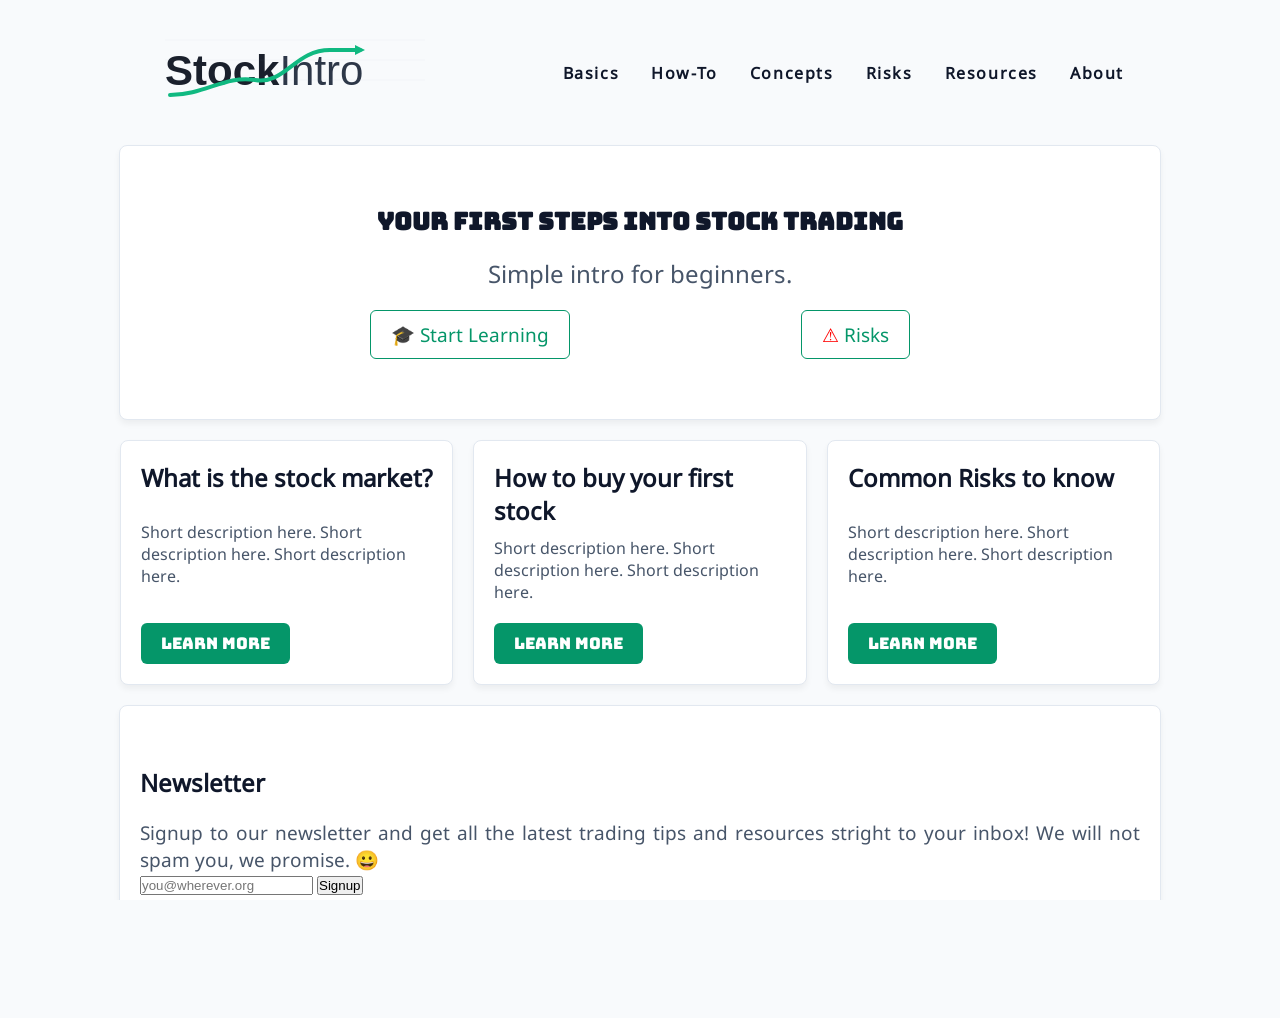
==== index.html @ 41132e2c "add meta to each page" ====
<!doctype html>
<!--
    Purpose: An introduction to stock market trading, intended for people who are interested in stock market trading and want an initial introduction.
    Started: 11th March 2026
 -->
<html lang="en-us">
    <head>
        <meta charset="UTF-8" />
        <meta name="viewport" content="width=device-width, initial-scale=1.0" />
        <meta name="description" content="Learn how to do stock trading from the basic concepts to making your first trade." />
        <meta name="keywords" content="stock trading,intro to stock trading,risks,newsletter,learn" />
        <title>StockInto - Home</title>
        <link rel="preload" href="fonts/NotoSans-Regular.woff2" as="font" type="font/woff2" crossorigin />
        <link rel="preload" href="fonts/Bungee-Regular.woff2" as="font" type="font/woff2" crossorigin />
        <link rel="stylesheet" href="css/style.css" />
    </head>
    <body>
        <!-- Header Section -->
        <header>
            <a href="index.html"><img src="images/logo.svg" id="logo" alt="StockIntro" /></a>
            <nav>
                <!-- Navigation Section -->
                <ul>
                    <li><a href="basics.html">Basics</a></li>
                    <li><a href="how-to.html">How-To</a></li>
                    <li><a href="concepts.html">Concepts</a></li>
                    <li><a href="risks.html">Risks</a></li>
                    <li><a href="resources.html">Resources</a></li>
                    <li><a href="about.html">About</a></li>
                </ul>
            </nav>
        </header>
        <main>
            <section id="hero">
                <h1>Your first steps into stock trading</h1>
                <p>Simple intro for beginners.</p>
                <div id="hero-links">
                    <a href="basics.html">&#127891; Start Learning</a>
                    <a href="risks.html" id="hero-risk-btn"
                        ><span style="color: red">&#9888;</span> Risks</a
                    >
                </div>
            </section>
            <section class="teasers">
                <ul>
                    <li>
                        <h2>What is the stock market?</h2>
                        <p>
                            Short description here. Short description here.
                            Short description here.
                        </p>
                        <a href="basics.html">Learn More</a>
                    </li>
                    <li>
                        <h2>How to buy your first stock</h2>
                        <p>
                            Short description here. Short description here.
                            Short description here.
                        </p>
                        <a href="how-to.html">Learn More</a>
                    </li>
                    <li>
                        <h2>Common Risks to know</h2>
                        <p>
                            Short description here. Short description here.
                            Short description here.
                        </p>
                        <a href="risks.html">Learn More</a>
                    </li>
                </ul>
            </section>
            <section class="content">
                <h2>Newsletter</h2>
                <p>Signup to our newsletter and get all the latest trading tips and resources stright to your inbox! We will not spam you, we promise. &#128512;</p>
                <form action="newsletter-thanks.html" method="GET">
                    <input type="email" name="email" placeholder="you@wherever.org">
                    <input type="submit" value="Signup">
                </form>
            </section>
        </main>
        <footer>
            <p>&copy;2026 StockIntro. All Rights Reserved.</p>
            <ul>
                <li><a href="privacy.html">Privacy</a></li>
                <li><a href="terms.html">Terms</a></li>
                <li><a href="#">[Facebook]</a></li>
                <li><a href="#">[Twitter/X]</a></li>
            </ul>
        </footer>
    </body>
</html>
---- css/style.css ----
/*
    Remove all default padding
*/
* {
    padding: 0;
    margin: 0;
}

:root {
    /* Theme Colours */
    --bg-color: #f8fafc;
    --card-bg: #ffffff;
    --text-primary: #0f172a;
    --text-secondary: #475569;
    --accent-primary: #059669; /* Emerald Green */
    --accent-secondary: #1d4ed8; /* Strong Blue */
    --border-color: #e2e8f0;

    /* Container Sizes */
    --ct-max-width: 1000px;
    --ct-padding: 20px;
    --ct-max-width-without-padding: calc(
        var(--ct-max-width) + var(--ct-padding) * 2
    ); /* add the left & right padding */
}

@font-face {
    font-family: "Noto Sans";
    src:
        url("../fonts/NotoSans-Regular.woff2") format("woff2"),
        url("../fonts/NotoSans-Regular.woff") format("woff");
    font-weight: normal;
    font-style: normal;
    font-display: swap;
}

@font-face {
    font-family: "Bungee";
    src:
        url("../fonts/Bungee-Regular.woff2") format("woff2"),
        url("../fonts/Bungee-Regular.woff") format("woff");
    font-weight: normal;
    font-style: normal;
    font-display: swap;
}

html,
body {
    height: 100vh; /* Use viewport height */
    overflow: auto; /* Prevents scrollbars initially, also prevents overscrolling on MacOS (shows white background) */
    box-sizing: border-box;
}

body {
    font-family: "Noto Sans", sans-serif;
    font-size: 16px;
    background: var(--bg-color);
    color: var(--text-primary);
    height: 100%;
}

header,
main > section,
footer {
    max-width: var(--ct-max-width);
    margin: auto;
    padding: var(--ct-padding);
}

header {
    display: flex;
    justify-content: space-between;
    align-items: center;
}

#logo {
    margin: 0 0 0 5px;
}

nav ul {
    display: flex;
    list-style-type: none;
}

nav li {
    display: block;
    padding: 1em;
}

nav a {
    color: var(--text-primary);
    font-weight: bold;
    text-decoration: none;
    letter-spacing: 0.1em;
}

nav a:hover {
    color: var(--accent-secondary);
}

/*
    On smaller screens, move the logo above on it's own line
*/
@media screen and (min-width: 390px) and (max-width: 767px) {
    header > nav {
        flex-direction: column;
    }
}

#hero {
    text-align: center;
    padding: 60px var(--ct-padding);
    border: 1px solid var(--border-color);
    border-radius: 8px;
    background: var(--card-bg);
    box-shadow: 0 4px 6px rgba(0, 0, 0, 0.05);
}

#hero p {
    margin-top: var(--ct-padding);
    font-size: 1.5em;
    color: var(--text-secondary);
}

#hero-links {
    margin-top: var(--ct-padding);
    display: flex;
    justify-content: space-evenly;
}

#hero-links a {
    text-decoration: none;
    color: var(--accent-primary);
    border: 1px solid var(--accent-primary);
    border-radius: 6px;
    padding: 10px 20px;
    font-size: 1.2em;
    transition: all 0.2s ease;
}

#hero-links a:hover {
    background-color: var(--accent-primary);
    color: #ffffff;
}

#hero-risk-btn {
    color: red;
    border-color: orange;
}
#hero-risk-btn:hover {
    background-color: pink !important;
    color: #000 !important;
    border-color: red !important;
}
#hero-risk-btn:hover span {
    color: #000 !important;
}

/*
 * Using class for content, because we can have multiple generic blocks of content
 */
.content {
    text-align: justify;
    padding: 60px var(--ct-padding);
    border: 1px solid var(--border-color);
    border-radius: 8px;
    background: var(--card-bg);
    box-shadow: 0 4px 6px rgba(0, 0, 0, 0.05);
}

.content p {
    margin-top: var(--ct-padding);
    font-size: 1.2em;
    color: var(--text-secondary);
}

.content-spacer {
    height: var(--ct-padding / 2);
}

h1 {
    font-family: "Bungee", sans-serif;
}

.teasers {
    padding: 0;
    max-width: var(--ct-max-width-without-padding);
    margin: var(--ct-padding) auto;
}

.teasers ul {
    display: flex;
    list-style: none;
    justify-content: space-between;
    gap: 20px;
}

.teasers li {
    border: 1px solid var(--border-color);
    border-radius: 8px;
    padding: var(--ct-padding);
    background: var(--card-bg);
    box-shadow: 0 4px 6px rgba(0, 0, 0, 0.05);
    flex: 1;
    display: flex;
    flex-direction: column;
    justify-content: space-between; /* ensures button pushes to bottom */
}

.teasers h2 {
    text-align: left;
}

.teasers p {
    text-align: left;
    color: var(--text-secondary);
    margin: 10px 0 20px 0;
}

.teasers a {
    display: inline-block;
    align-self: flex-start;
    font-family: "Bungee", sans-serif;
    text-decoration: none;
    color: #ffffff;
    padding: 10px 20px;
    border: none;
    border-radius: 6px;
    background: var(--accent-primary);
    transition: background-color 0.2s;
}

.teasers a:hover {
    background: lightslategray;
}

footer {
    display: flex;
    justify-content: space-evenly;
}

footer ul {
    display: flex;
    list-style: none;
}

footer li {
    margin: 0 10px;
}

footer p,
footer a {
    color: var(--text-secondary);
}

footer a {
    text-decoration: none;
}

footer a:hover {
    color: var(--text-primary);
    text-decoration: underline;
}
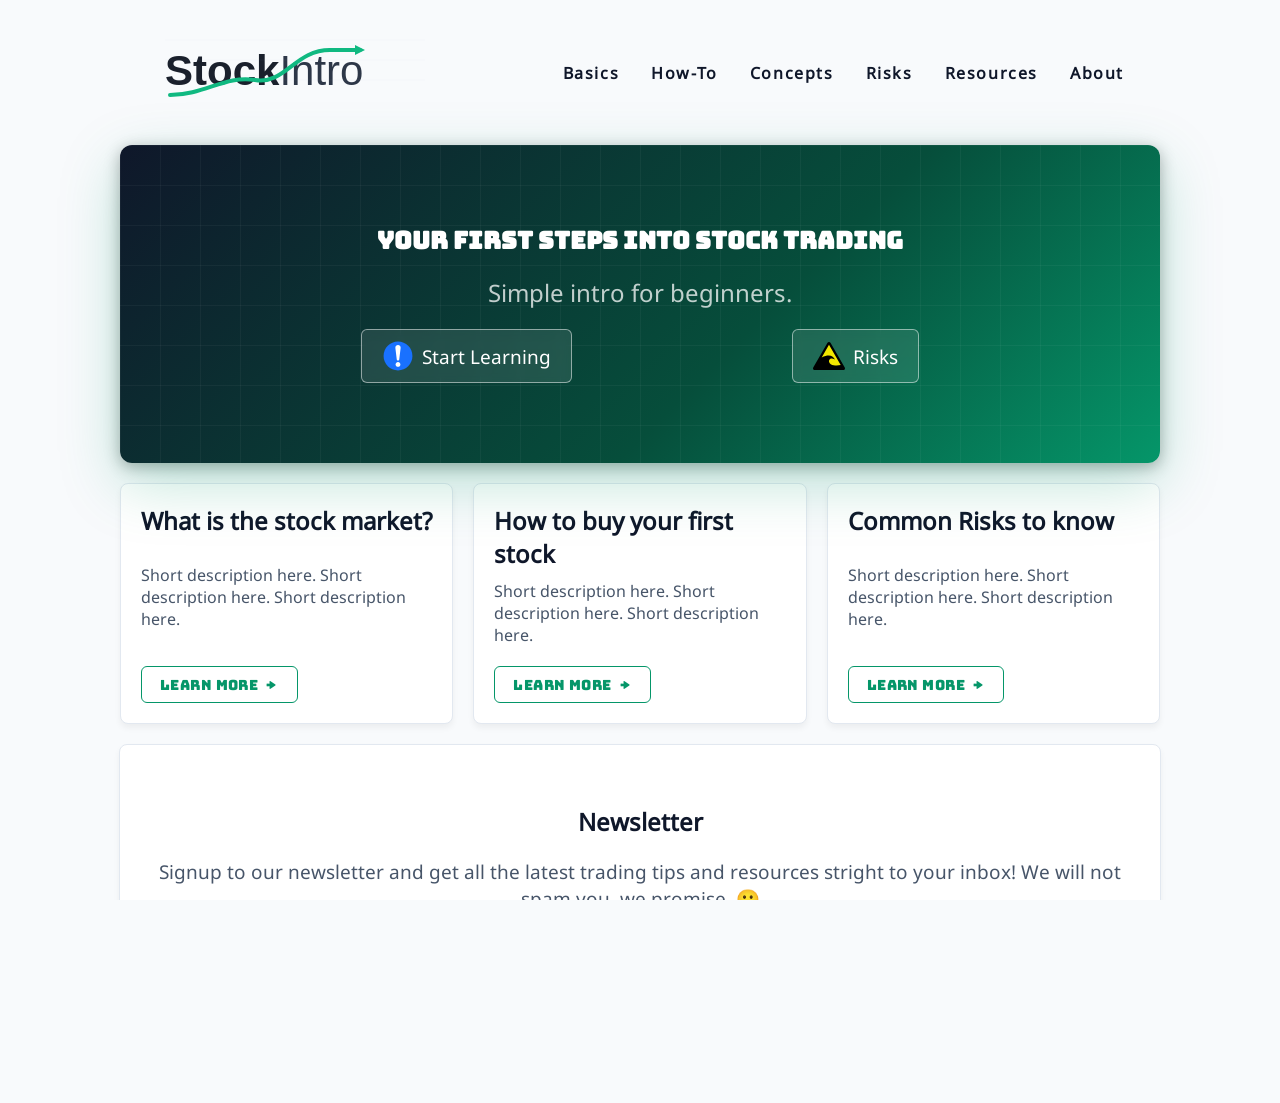
==== commit 5c5f2697: "add grid background to index hero wrap columns to single row on smaller screens style newsletter are" ====
--- a/index.html
+++ b/index.html
@@ -13,11 +13,13 @@
         <link rel="preload" href="fonts/NotoSans-Regular.woff2" as="font" type="font/woff2" crossorigin />
         <link rel="preload" href="fonts/Bungee-Regular.woff2" as="font" type="font/woff2" crossorigin />
         <link rel="stylesheet" href="css/style.css" />
+        <script src="js/site.js"></script>
     </head>
     <body>
         <!-- Header Section -->
         <header>
             <a href="index.html"><img src="images/logo.svg" id="logo" alt="StockIntro" /></a>
+            <section id="navfocus" onClick="toggleNavMenu()"><!-- Shows a gray background when small menu is toggled to focus the nav menu --></section>
             <nav>
                 <!-- Navigation Section -->
                 <ul>
@@ -29,16 +31,15 @@
                     <li><a href="about.html">About</a></li>
                 </ul>
             </nav>
+            <span id="hamburger" onClick="toggleNavMenu()">&#8801;</span>
         </header>
         <main>
             <section id="hero">
                 <h1>Your first steps into stock trading</h1>
                 <p>Simple intro for beginners.</p>
                 <div id="hero-links">
-                    <a href="basics.html">&#127891; Start Learning</a>
-                    <a href="risks.html" id="hero-risk-btn"
-                        ><span style="color: red">&#9888;</span> Risks</a
-                    >
+                    <a href="basics.html"><img src="images/icons/general-mandatory-svgrepo-com.svg" class="icon-32"> Start Learning</a>
+                    <a href="risks.html" id="hero-risk-btn"><img src="images/icons/warning-tsunami-hazard-zone-svgrepo-com.svg" class="icon-32"> <span>Risks</span></a>
                 </div>
             </section>
             <section class="teasers">
@@ -69,7 +70,7 @@
                     </li>
                 </ul>
             </section>
-            <section class="content">
+            <section class="content" id="newsletter">
                 <h2>Newsletter</h2>
                 <p>Signup to our newsletter and get all the latest trading tips and resources stright to your inbox! We will not spam you, we promise. &#128512;</p>
                 <form action="newsletter-thanks.html" method="GET">
--- a/css/style.css
+++ b/css/style.css
@@ -98,48 +98,112 @@
     color: var(--accent-secondary);
 }
 
+#navfocus {
+    position: absolute;
+    top: 0;
+    left: 0;
+    width: 100%;
+    height: 100%;
+    background: #000;
+    opacity: 0.25;
+    display: none;
+    cursor: pointer;
+}
+
+#hamburger {
+    display: none;
+    cursor: pointer;
+    font-size: 3em;
+}
+
 /*
     On smaller screens, move the logo above on it's own line
 */
-@media screen and (min-width: 390px) and (max-width: 767px) {
-    header > nav {
+@media screen and (max-width: 950px) {
+    header > nav ul {
+        display: none;
+        position: absolute;
+        top: 50%;
+        left: 50%;
+        transform: translateY(-50%) translateX(-50%); /* fix the positioning to account for own dimentions */
+        flex-direction: column;
+        background: white;
+        min-width: 200px;
+        border: 1px solid #000;
+    }
+    #hamburger {
+        display: inline-block;
+    }
+
+    /* make the columns wrap to a single row */
+    .teasers ul {
         flex-direction: column;
     }
 }
 
 #hero {
     text-align: center;
-    padding: 60px var(--ct-padding);
-    border: 1px solid var(--border-color);
-    border-radius: 8px;
-    background: var(--card-bg);
-    box-shadow: 0 4px 6px rgba(0, 0, 0, 0.05);
+    padding: 80px var(--ct-padding);
+    border-radius: 12px;
+    background: linear-gradient(135deg, #0f172a 0%, #064e3b 60%, #059669 100%);
+    box-shadow:
+        0 20px 60px rgba(5, 150, 105, 0.25),
+        0 4px 16px rgba(0, 0, 0, 0.3);
+    position: relative;
+    overflow: hidden;
+}
+
+/* Subtle grid pattern overlay */
+#hero::before {
+    content: "";
+    position: absolute;
+    inset: 0;
+    background-image:
+        linear-gradient(rgba(255, 255, 255, 0.04) 1px, transparent 1px),
+        linear-gradient(90deg, rgba(255, 255, 255, 0.04) 1px, transparent 1px);
+    background-size: 40px 40px;
+    pointer-events: none;
+}
+
+#hero h1 {
+    color: #ffffff;
+    position: relative;
 }
 
 #hero p {
     margin-top: var(--ct-padding);
     font-size: 1.5em;
-    color: var(--text-secondary);
+    color: rgba(255, 255, 255, 0.75);
+    position: relative;
 }
 
 #hero-links {
     margin-top: var(--ct-padding);
     display: flex;
     justify-content: space-evenly;
+    position: relative;
 }
 
 #hero-links a {
     text-decoration: none;
-    color: var(--accent-primary);
-    border: 1px solid var(--accent-primary);
+    color: #ffffff;
+    border: 1px solid rgba(255, 255, 255, 0.5);
     border-radius: 6px;
     padding: 10px 20px;
     font-size: 1.2em;
     transition: all 0.2s ease;
+    backdrop-filter: blur(4px);
+    background: rgba(255, 255, 255, 0.1);
+
+    /* align icon */
+    display: inline-flex;
+    align-items: center;
+    gap: 8px;
 }
 
 #hero-links a:hover {
-    background-color: var(--accent-primary);
+    background-color: rgba(255, 255, 255, 0.25);
+    border-color: #ffffff;
     color: #ffffff;
 }
 
@@ -154,6 +218,11 @@
 }
 #hero-risk-btn:hover span {
     color: #000 !important;
+}
+
+.icon-32 {
+    width: 32px;
+    height: 32px;
 }
 
 /*
@@ -178,6 +247,52 @@
     height: var(--ct-padding / 2);
 }
 
+#newsletter {
+    text-align: center;
+}
+
+#newsletter form {
+    display: flex;
+    justify-content: center;
+    gap: 10px;
+    margin-top: var(--ct-padding);
+    flex-wrap: wrap;
+}
+
+#newsletter input[type="email"] {
+    flex: 1;
+    max-width: 360px;
+    padding: 12px 16px;
+    border: 1.5px solid var(--border-color);
+    border-radius: 6px;
+    font-size: 1em;
+    font-family: inherit;
+    background: var(--bg-color);
+    color: var(--text-primary);
+    transition: border-color 0.2s;
+    outline: none;
+}
+
+#newsletter input[type="email"]:focus {
+    border-color: var(--accent-primary);
+}
+
+#newsletter input[type="submit"] {
+    padding: 12px 28px;
+    border: none;
+    border-radius: 6px;
+    background: var(--accent-primary);
+    color: #ffffff;
+    font-family: "Bungee", sans-serif;
+    font-size: 1em;
+    cursor: pointer;
+    transition: background 0.2s;
+}
+
+#newsletter input[type="submit"]:hover {
+    background: #047857;
+}
+
 h1 {
     font-family: "Bungee", sans-serif;
 }
@@ -218,20 +333,34 @@
 }
 
 .teasers a {
-    display: inline-block;
+    display: inline-flex;
+    align-items: center;
+    gap: 6px;
     align-self: flex-start;
     font-family: "Bungee", sans-serif;
     text-decoration: none;
-    color: #ffffff;
-    padding: 10px 20px;
-    border: none;
+    color: var(--accent-primary);
+    padding: 8px 18px;
+    border: 1.5px solid var(--accent-primary);
     border-radius: 6px;
+    background: transparent;
+    font-size: 0.9em;
+    letter-spacing: 0.03em;
+    transition: all 0.2s ease;
+}
+
+.teasers a::after {
+    content: "→";
+    transition: transform 0.2s ease;
+}
+
+.teasers a:hover {
     background: var(--accent-primary);
-    transition: background-color 0.2s;
-}
-
-.teasers a:hover {
-    background: lightslategray;
+    color: #ffffff;
+}
+
+.teasers a:hover::after {
+    transform: translateX(4px);
 }
 
 footer {
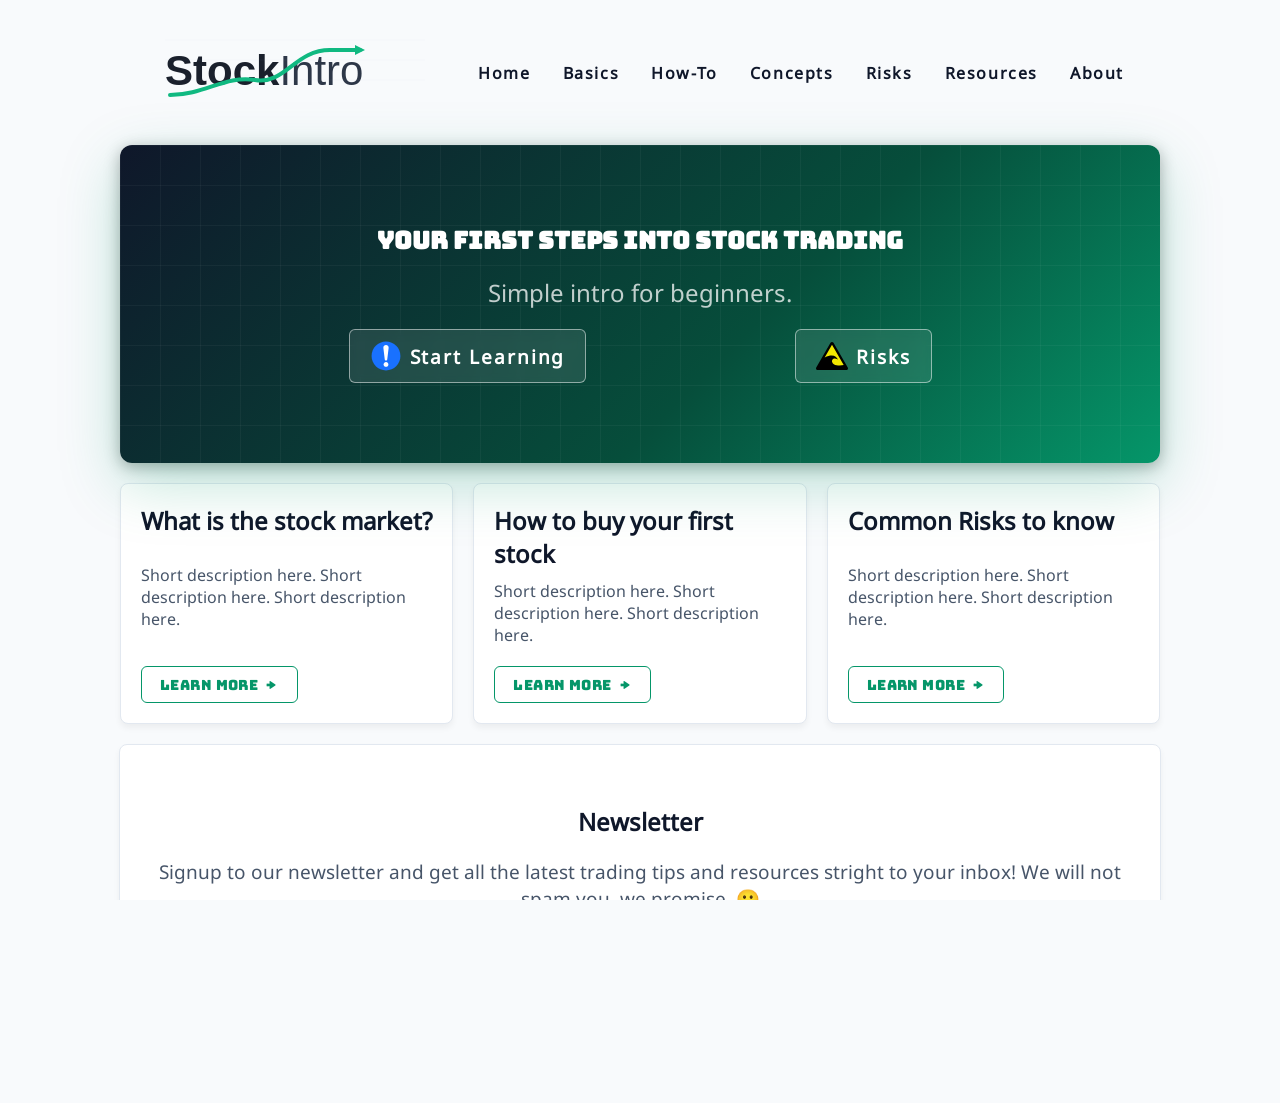
==== commit 6939b324: "replace div in index add home to nav" ====
--- a/index.html
+++ b/index.html
@@ -23,6 +23,7 @@
             <nav>
                 <!-- Navigation Section -->
                 <ul>
+                    <li><a href="index.html">Home</a></li>
                     <li><a href="basics.html">Basics</a></li>
                     <li><a href="how-to.html">How-To</a></li>
                     <li><a href="concepts.html">Concepts</a></li>
@@ -37,10 +38,10 @@
             <section id="hero">
                 <h1>Your first steps into stock trading</h1>
                 <p>Simple intro for beginners.</p>
-                <div id="hero-links">
+                <nav id="hero-links">
                     <a href="basics.html"><img src="images/icons/general-mandatory-svgrepo-com.svg" class="icon-32"> Start Learning</a>
                     <a href="risks.html" id="hero-risk-btn"><img src="images/icons/warning-tsunami-hazard-zone-svgrepo-com.svg" class="icon-32"> <span>Risks</span></a>
-                </div>
+                </nav>
             </section>
             <section class="teasers">
                 <ul>
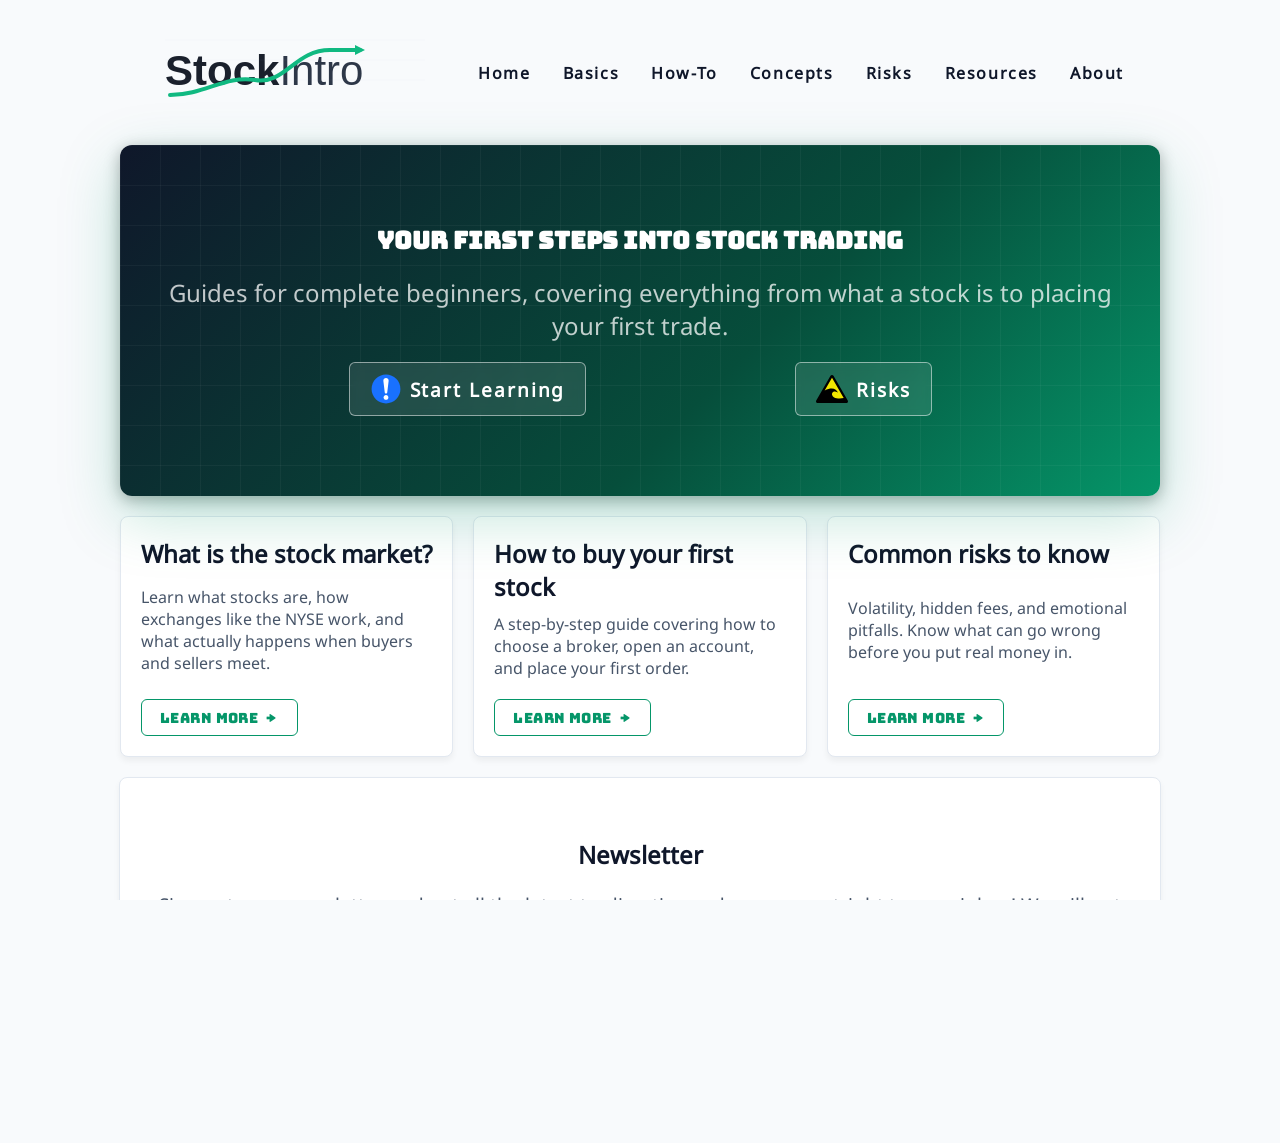
==== commit ac692569: "replace div in index add home to nav replace placeholder text add footer icons add terms & privacy p" ====
--- a/index.html
+++ b/index.html
@@ -37,7 +37,7 @@
         <main>
             <section id="hero">
                 <h1>Your first steps into stock trading</h1>
-                <p>Simple intro for beginners.</p>
+                <p>Guides for complete beginners, covering everything from what a stock is to placing your first trade.</p>
                 <nav id="hero-links">
                     <a href="basics.html"><img src="images/icons/general-mandatory-svgrepo-com.svg" class="icon-32"> Start Learning</a>
                     <a href="risks.html" id="hero-risk-btn"><img src="images/icons/warning-tsunami-hazard-zone-svgrepo-com.svg" class="icon-32"> <span>Risks</span></a>
@@ -48,24 +48,22 @@
                     <li>
                         <h2>What is the stock market?</h2>
                         <p>
-                            Short description here. Short description here.
-                            Short description here.
+                            Learn what stocks are, how exchanges like the NYSE work,
+                            and what actually happens when buyers and sellers meet.
                         </p>
                         <a href="basics.html">Learn More</a>
                     </li>
                     <li>
                         <h2>How to buy your first stock</h2>
                         <p>
-                            Short description here. Short description here.
-                            Short description here.
+                            A step-by-step guide covering how to choose a broker, open an account, and place your first order.
                         </p>
                         <a href="how-to.html">Learn More</a>
                     </li>
                     <li>
-                        <h2>Common Risks to know</h2>
+                        <h2>Common risks to know</h2>
                         <p>
-                            Short description here. Short description here.
-                            Short description here.
+                            Volatility, hidden fees, and emotional pitfalls. Know what can go wrong before you put real money in.
                         </p>
                         <a href="risks.html">Learn More</a>
                     </li>
@@ -85,8 +83,8 @@
             <ul>
                 <li><a href="privacy.html">Privacy</a></li>
                 <li><a href="terms.html">Terms</a></li>
-                <li><a href="#">[Facebook]</a></li>
-                <li><a href="#">[Twitter/X]</a></li>
+                <li><a href="#"><img src="images/icons/facebook-color-svgrepo-com.svg" class="icon-24" alt="Facebook"></a></li>
+                <li><a href="#"><img src="images/icons/twitter-1-svgrepo-com.svg" class="icon-24" alt="Twitter / X"></a></li>
             </ul>
         </footer>
     </body>
--- a/css/style.css
+++ b/css/style.css
@@ -220,6 +220,10 @@
     color: #000 !important;
 }
 
+.icon-24 {
+    width: 24px;
+    height: 24px;
+}
 .icon-32 {
     width: 32px;
     height: 32px;
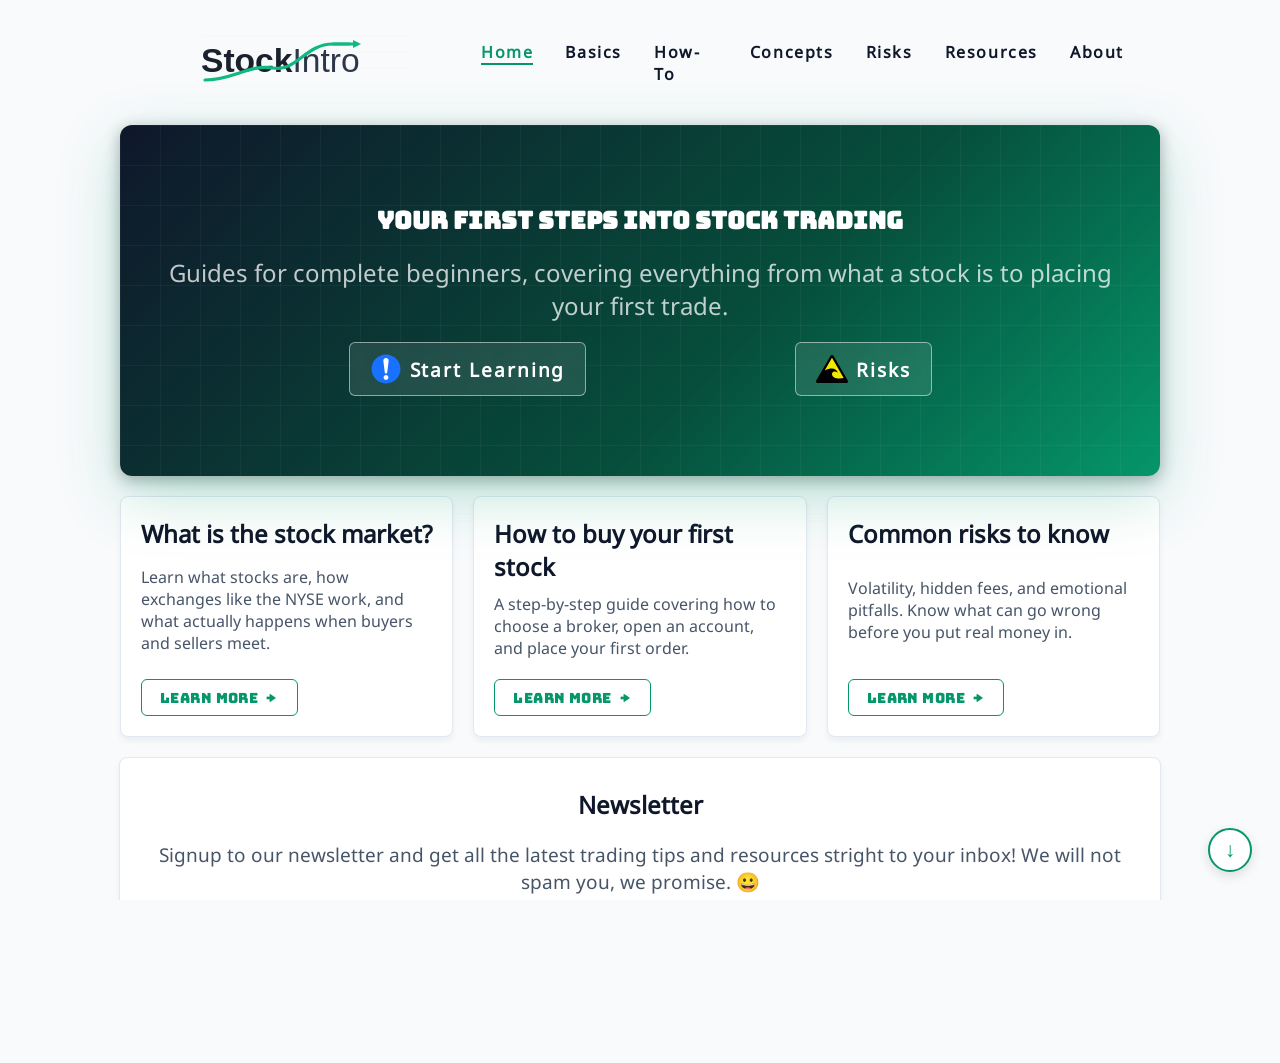
==== commit 6ff2d933: "add scroll to bottom (JS inserted into DOM) add favicon add logo to about add contact us required ad" ====
--- a/index.html
+++ b/index.html
@@ -12,13 +12,14 @@
         <title>StockInto - Home</title>
         <link rel="preload" href="fonts/NotoSans-Regular.woff2" as="font" type="font/woff2" crossorigin />
         <link rel="preload" href="fonts/Bungee-Regular.woff2" as="font" type="font/woff2" crossorigin />
+        <link rel="icon" href="images/favicon.svg" type="image/svg+xml" />
         <link rel="stylesheet" href="css/style.css" />
         <script src="js/site.js"></script>
     </head>
     <body>
         <!-- Header Section -->
         <header>
-            <a href="index.html"><img src="images/logo.svg" id="logo" alt="StockIntro" /></a>
+            <a href="index.html"><img src="images/logo.svg" id="logo" alt="StockIntro" width="160" height="40" /></a>
             <section id="navfocus" onClick="toggleNavMenu()"><!-- Shows a gray background when small menu is toggled to focus the nav menu --></section>
             <nav>
                 <!-- Navigation Section -->
@@ -39,8 +40,8 @@
                 <h1>Your first steps into stock trading</h1>
                 <p>Guides for complete beginners, covering everything from what a stock is to placing your first trade.</p>
                 <nav id="hero-links">
-                    <a href="basics.html"><img src="images/icons/general-mandatory-svgrepo-com.svg" class="icon-32"> Start Learning</a>
-                    <a href="risks.html" id="hero-risk-btn"><img src="images/icons/warning-tsunami-hazard-zone-svgrepo-com.svg" class="icon-32"> <span>Risks</span></a>
+                    <a href="basics.html"><img src="images/icons/general-mandatory-svgrepo-com.svg" class="icon-32" alt=""> Start Learning</a>
+                    <a href="risks.html" id="hero-risk-btn"><img src="images/icons/warning-tsunami-hazard-zone-svgrepo-com.svg" class="icon-32" alt=""> <span>Risks</span></a>
                 </nav>
             </section>
             <section class="teasers">
--- a/css/style.css
+++ b/css/style.css
@@ -71,10 +71,14 @@
     display: flex;
     justify-content: space-between;
     align-items: center;
+    position: relative;
+    z-index: 50;
 }
 
 #logo {
     margin: 0 0 0 5px;
+    width: 320px;
+    height: 80px;
 }
 
 nav ul {
@@ -98,8 +102,14 @@
     color: var(--accent-secondary);
 }
 
+nav a.nav-active {
+    color: var(--accent-primary);
+    font-weight: bold;
+    border-bottom: 2px solid var(--accent-primary);
+}
+
 #navfocus {
-    position: absolute;
+    position: fixed;
     top: 0;
     left: 0;
     width: 100%;
@@ -108,6 +118,7 @@
     opacity: 0.25;
     display: none;
     cursor: pointer;
+    z-index: 49;
 }
 
 #hamburger {
@@ -122,7 +133,7 @@
 @media screen and (max-width: 950px) {
     header > nav ul {
         display: none;
-        position: absolute;
+        position: fixed;
         top: 50%;
         left: 50%;
         transform: translateY(-50%) translateX(-50%); /* fix the positioning to account for own dimentions */
@@ -130,6 +141,7 @@
         background: white;
         min-width: 200px;
         border: 1px solid #000;
+        z-index: 100;
     }
     #hamburger {
         display: inline-block;
@@ -234,11 +246,15 @@
  */
 .content {
     text-align: justify;
-    padding: 60px var(--ct-padding);
+    padding: 30px var(--ct-padding);
     border: 1px solid var(--border-color);
     border-radius: 8px;
     background: var(--card-bg);
     box-shadow: 0 4px 6px rgba(0, 0, 0, 0.05);
+}
+
+.content > *:first-child {
+    margin-top: 0;
 }
 
 .content p {
@@ -394,3 +410,52 @@
     color: var(--text-primary);
     text-decoration: underline;
 }
+
+.video-wrap {
+    position: relative;
+    padding-bottom: 56.25%; /* 16:9 */
+    height: 0;
+    margin-top: 20px;
+    border-radius: 8px;
+    overflow: hidden;
+}
+
+.video-wrap iframe {
+    position: absolute;
+    top: 0;
+    left: 0;
+    width: 100%;
+    height: 100%;
+    border: 0;
+}
+
+#scroll-bottom-btn {
+    position: fixed;
+    bottom: 28px;
+    right: 28px;
+    width: 44px;
+    height: 44px;
+    border-radius: 50%;
+    border: 2px solid var(--accent-primary);
+    background: var(--card-bg);
+    color: var(--accent-primary);
+    font-size: 1.3em;
+    cursor: pointer;
+    box-shadow: 0 4px 12px rgba(0, 0, 0, 0.12);
+    transition: background 0.2s, color 0.2s;
+    display: flex;
+    align-items: center;
+    justify-content: center;
+    z-index: 200;
+}
+
+#scroll-bottom-btn:hover {
+    background: var(--accent-primary);
+    color: #ffffff;
+}
+
+@media screen and (max-width: 950px) {
+    #scroll-bottom-btn {
+        display: none;
+    }
+}
